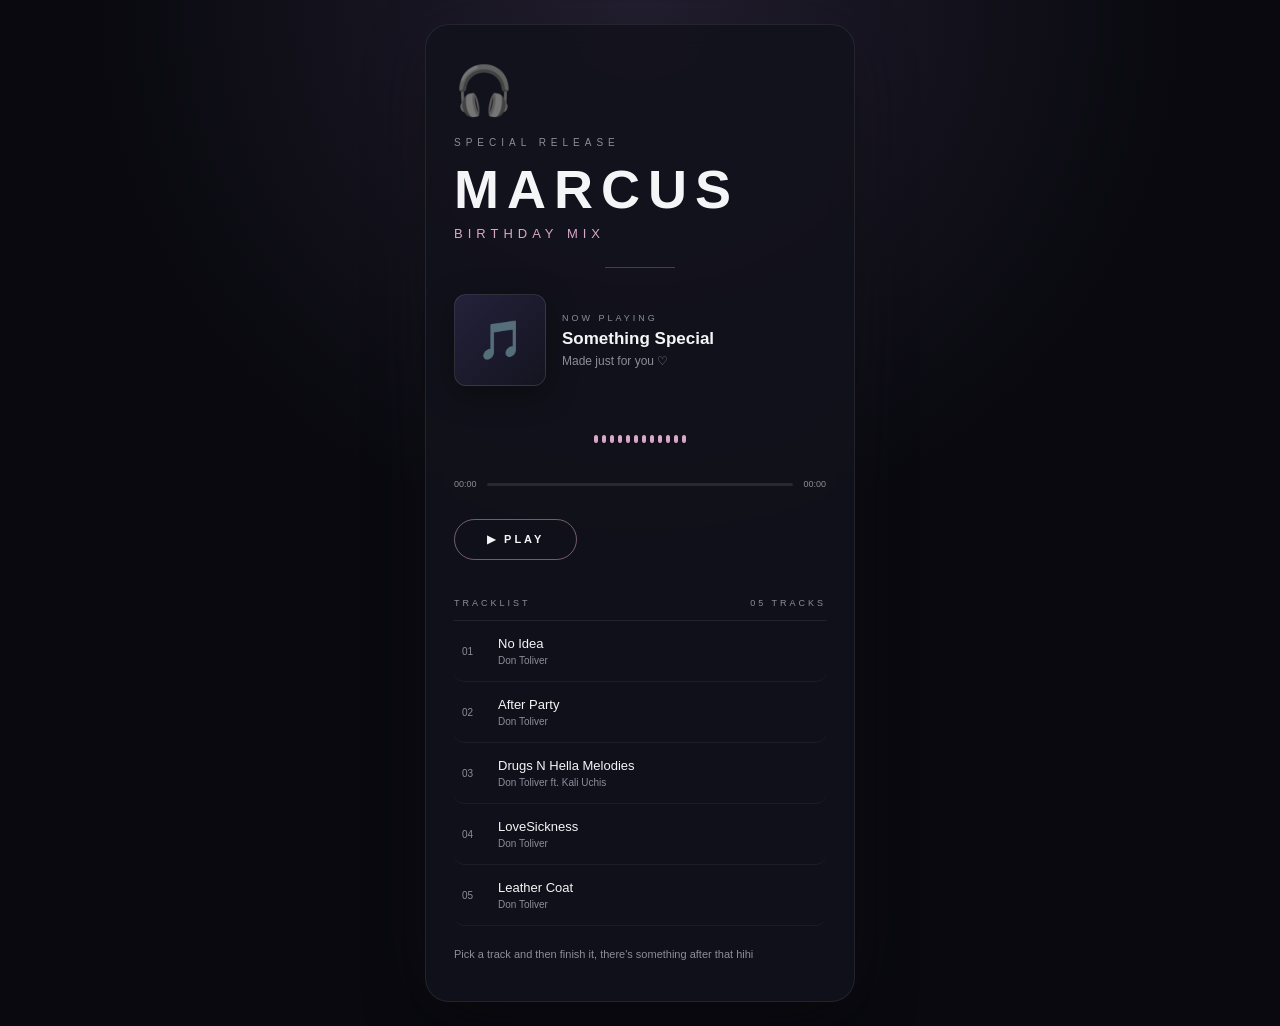
==== index.html @ 0e7ceb12 "Update index.html" ====
<!DOCTYPE html>
<html lang="en">
<head>
  <meta charset="UTF-8">
  <meta name="viewport" content="width=device-width, initial-scale=1.0">

  <title>Marcus   Birthday </title>

  <meta
    name="description"
    content="A little birthday mix made just for Marcus ♡"
  >

  <!-- Link Preview -->
  <meta property="og:title" content="Marcus — Birthday ">
  <meta
    property="og:description"
    content="A little birthday surprise made just for you ♡"
  >
  <meta property="og:type" content="website">

  <link rel="stylesheet" href="style.css">
</head>

<body>

  <main class="player">

    <div class="headphones">🎧</div>

    <p class="small-label">SPECIAL RELEASE</p>

    <h1>MARCUS</h1>

    <p class="subtitle">BIRTHDAY MIX</p>

    <div class="divider"></div>


    <!-- CURRENT SONG -->
    <div class="album">

      <div class="album-art" id="albumArt">
        🎵
      </div>

      <div class="song-info">

        <p class="now-playing">NOW PLAYING</p>

        <h2 id="songTitle">
          Something Special
        </h2>

        <p id="artistName">
          Made just for you ♡
        </p>

      </div>

    </div>


    <!-- EQUALIZER -->
    <div class="equalizer" id="equalizer">

      <span></span>
      <span></span>
      <span></span>
      <span></span>
      <span></span>
      <span></span>
      <span></span>
      <span></span>
      <span></span>
      <span></span>
      <span></span>
      <span></span>

    </div>


    <!-- PROGRESS -->
    <div class="track-info">

<span id="currentTime">00:00</span>

<div class="progress">
  <div
    class="progress-bar"
    id="progressBar"
  ></div>
</div>

<span id="duration">00:00</span>

    </div>


    <!-- PLAY BUTTON -->
<button id="startButton">
  ▶ PLAY
</button>

    <audio id="audioPlayer"></audio>
    
<div id="wishArea" class="wish-area hidden">

  <div class="mic-icon">🎤</div>

  <h3>MAKE A WISH</h3>

  <p id="wishText">
    Take a breath, close your eyes,<br>
    make your wish...
  </p>

  <button id="micButton">
    🎤 START MICROPHONE
  </button>

  <div id="micStatus" class="mic-status">
    Microphone is waiting...
  </div>

</div>


<!-- TRACKLIST -->

<section class="tracklist">

  <div class="tracklist-header">
    <span>TRACKLIST</span>
    <span>05 TRACKS</span>
  </div>


  <div
    class="track"
    data-title="No Idea"
    data-artist="Don Toliver"
    data-number="01"
    data-audio="no-idea.mp3"
  >

    <span class="track-number">01</span>

    <div class="track-details">
      <strong>No Idea</strong>
      <small>Don Toliver</small>
    </div>

    <span class="track-play">▶</span>

  </div>


  <div
    class="track"
    data-title="After Party"
    data-artist="Don Toliver"
    data-number="02"
    data-audio="after-party.mp3"
  >

    <span class="track-number">02</span>

    <div class="track-details">
      <strong>After Party</strong>
      <small>Don Toliver</small>
    </div>

    <span class="track-play">▶</span>

  </div>


  <div
    class="track"
    data-title="Drugs N Hella Melodies"
    data-artist="Don Toliver ft. Kali Uchis"
    data-number="03"
    data-audio="drugs-n-hella-melodies.mp3"
  >

    <span class="track-number">03</span>

    <div class="track-details">
      <strong>Drugs N Hella Melodies</strong>
      <small>Don Toliver ft. Kali Uchis</small>
    </div>

    <span class="track-play">▶</span>

  </div>


  <div
    class="track"
    data-title="LoveSickness"
    data-artist="Don Toliver"
    data-number="04"
    data-audio="lovesickness.mp3"
  >

    <span class="track-number">04</span>

    <div class="track-details">
      <strong>LoveSickness</strong>
      <small>Don Toliver</small>
    </div>

    <span class="track-play">▶</span>

  </div>


  <div
    class="track"
    data-title="Leather Coat"
    data-artist="Don Toliver"
    data-number="05"
    data-audio="leather-coat.mp3"
  >

    <span class="track-number">05</span>

    <div class="track-details">
      <strong>Leather Coat</strong>
      <small>Don Toliver</small>
    </div>

    <span class="track-play">▶</span>

  </div>

</section>

    <p class="hint">
      Pick a track and then finish it, there's something after that hihi
    </p>

  </main>


  <script src="script.js"></script>

</body>
</html>
---- style.css ----
* {
  box-sizing: border-box;
  margin: 0;
  padding: 0;
}

:root {
  --background: #09090f;
  --card: #12121c;
  --white: #f5f5f7;
  --gray: #8d8d9a;
  --pink: #d8a7c7;
  --purple: #8f7ab8;
}

body {
  min-height: 100vh;

  background:
    radial-gradient(
      circle at top,
      rgba(143, 122, 184, 0.18),
      transparent 45%
    ),
    var(--background);

  color: var(--white);

  font-family: Arial, sans-serif;

  display: flex;
  align-items: center;
  justify-content: center;

  padding: 24px;

  overflow-x: hidden;
}

.player {
  width: 100%;
  max-width: 430px;

  padding: 38px 28px;

  background: rgba(18, 18, 28, 0.9);

  border: 1px solid rgba(255, 255, 255, 0.08);

  border-radius: 24px;

  box-shadow:
    0 20px 60px rgba(0, 0, 0, 0.45),
    0 0 80px rgba(143, 122, 184, 0.08);

  backdrop-filter: blur(12px);

  animation: appear 1s ease forwards;
}


/* HEADER */

.headphones {
  font-size: 48px;

  margin-bottom: 18px;

  animation: float 2.5s ease-in-out infinite;
}

.small-label {
  font-size: 10px;

  letter-spacing: 5px;

  color: var(--gray);

  margin-bottom: 10px;
}

h1 {
  font-size: clamp(36px, 10vw, 54px);

  letter-spacing: 8px;

  font-weight: 800;
}

.subtitle {
  margin-top: 6px;

  color: var(--pink);

  letter-spacing: 5px;

  font-size: 13px;
}

.divider {
  width: 70px;
  height: 1px;

  background: rgba(255, 255, 255, 0.2);

  margin: 26px auto;
}


/* CURRENT SONG */

.album {
  display: flex;

  align-items: center;

  gap: 16px;

  text-align: left;
}

.album-art {
  width: 92px;
  height: 92px;

  flex-shrink: 0;

  border-radius: 12px;

  display: flex;
  align-items: center;
  justify-content: center;

  font-size: 38px;

  background:
    linear-gradient(
      135deg,
      #24213b,
      #141420
    );

  border: 1px solid rgba(255, 255, 255, 0.1);

  box-shadow:
    0 8px 30px rgba(0, 0, 0, 0.4);

  transition:
    transform 0.4s ease,
    background 0.4s ease;
}

.album-art.active {
  transform: rotate(5deg) scale(1.05);
}

.song-info {
  min-width: 0;
}

.now-playing {
  font-size: 9px;

  letter-spacing: 3px;

  color: var(--gray);

  margin-bottom: 6px;
}

.song-info h2 {
  font-size: 17px;

  margin-bottom: 5px;
}

.song-info p:last-child {
  font-size: 12px;

  color: var(--gray);
}


/* EQUALIZER */

.equalizer {
  height: 45px;

  margin: 30px auto 18px;

  display: flex;

  align-items: center;

  justify-content: center;

  gap: 4px;
}

.equalizer span {
  width: 4px;

  height: 8px;

  border-radius: 5px;

  background: var(--pink);
}

.equalizer.playing span {
  animation:
    equalize 0.7s ease-in-out infinite alternate;
}

.equalizer span:nth-child(2) {
  animation-delay: 0.1s;
}

.equalizer span:nth-child(3) {
  animation-delay: 0.25s;
}

.equalizer span:nth-child(4) {
  animation-delay: 0.15s;
}

.equalizer span:nth-child(5) {
  animation-delay: 0.35s;
}

.equalizer span:nth-child(6) {
  animation-delay: 0.2s;
}

.equalizer span:nth-child(7) {
  animation-delay: 0.4s;
}

.equalizer span:nth-child(8) {
  animation-delay: 0.15s;
}

.equalizer span:nth-child(9) {
  animation-delay: 0.3s;
}

.equalizer span:nth-child(10) {
  animation-delay: 0.45s;
}

.equalizer span:nth-child(11) {
  animation-delay: 0.25s;
}

.equalizer span:nth-child(12) {
  animation-delay: 0.5s;
}


/* PROGRESS */

.track-info {
  display: flex;

  align-items: center;

  gap: 10px;

  color: var(--gray);

  font-size: 9px;
}

.progress {
  height: 3px;

  flex: 1;

  background: rgba(255, 255, 255, 0.1);

  border-radius: 10px;

  overflow: hidden;
}

.progress-bar {
  width: 0%;

  height: 100%;

  background: var(--pink);

  transition: width 0.2s linear;
}


/* BUTTON */

button {
  margin-top: 30px;

  padding: 13px 32px;

  border-radius: 50px;

  border: 1px solid rgba(216, 167, 199, 0.5);

  background: transparent;

  color: var(--white);

  font-size: 11px;

  font-weight: bold;

  letter-spacing: 3px;

  cursor: pointer;

  transition:
    background 0.25s ease,
    transform 0.2s ease,
    box-shadow 0.25s ease;
}

button:hover {
  background: var(--pink);

  color: #15121a;

  transform: translateY(-2px);

  box-shadow:
    0 8px 25px rgba(216, 167, 199, 0.25);
}


/* TRACKLIST */

.tracklist {
  margin-top: 38px;

  text-align: left;
}

.tracklist-header {
  display: flex;

  justify-content: space-between;

  align-items: center;

  padding-bottom: 12px;

  border-bottom:
    1px solid rgba(255, 255, 255, 0.08);

  font-size: 9px;

  letter-spacing: 3px;

  color: var(--gray);
}

.track {
  display: flex;

  align-items: center;

  gap: 14px;

  padding: 15px 8px;

  border-bottom:
    1px solid rgba(255, 255, 255, 0.05);

  cursor: pointer;

  border-radius: 10px;

  transition:
    background 0.2s ease,
    transform 0.2s ease;
}

.track:hover {
  background: rgba(255, 255, 255, 0.04);

  transform: translateX(4px);
}

.track.active {
  background:
    rgba(216, 167, 199, 0.08);
}

.track.active .track-number,
.track.active .track-play {
  color: var(--pink);
}

.track-number {
  width: 22px;

  font-size: 10px;

  color: var(--gray);
}

.track-details {
  flex: 1;

  min-width: 0;

  display: flex;

  flex-direction: column;

  gap: 4px;
}

.track-details strong {
  font-size: 13px;

  font-weight: 500;

  white-space: nowrap;

  overflow: hidden;

  text-overflow: ellipsis;
}

.track-details small {
  font-size: 10px;

  color: var(--gray);

  white-space: nowrap;

  overflow: hidden;

  text-overflow: ellipsis;
}

.track-play {
  font-size: 10px;

  color: var(--gray);

  opacity: 0;

  transition: opacity 0.2s ease;
}

.track:hover .track-play,
.track.active .track-play {
  opacity: 1;
}


/* HINT */

.hint {
  margin-top: 20px;

  color: var(--gray);

  font-size: 11px;

  line-height: 1.5;
}


/* ANIMATIONS */

@keyframes equalize {

  from {
    height: 5px;
  }

  to {
    height: 38px;
  }

}

@keyframes float {

  0%, 100% {
    transform: translateY(0);
  }

  50% {
    transform: translateY(-7px);
  }

}

@keyframes appear {

  from {
    opacity: 0;

    transform: translateY(20px);
  }

  to {
    opacity: 1;

    transform: translateY(0);
  }

}


/* MOBILE */

@media (max-width: 420px) {

  .player {
    padding: 32px 20px;
  }

  .album-art {
    width: 78px;
    height: 78px;
  }

  .song-info h2 {
    font-size: 15px;
  }


  /* MOBILE ENVELOPE */

  .envelope.open .letter-paper {
    transform:
      translateY(-105px)
      scale(1.25);
  }

  .letter-content {
    font-size: 9px;

    padding: 16px;
  }

  .letter-content h4 {
    font-size: 12px;
  }

}

/* ------------------------------
   WISH / MICROPHONE
------------------------------ */

.hidden {
  display: none;
}

.wish-area {
  margin-top: 30px;

  padding: 25px 18px;

  border-radius: 18px;

  background:
    rgba(216, 167, 199, 0.05);

  border:
    1px solid rgba(216, 167, 199, 0.15);

  animation: wishAppear 0.8s ease forwards;
}

.mic-icon {
  font-size: 42px;

  margin-bottom: 12px;

  animation: micFloat 1.8s ease-in-out infinite;
}

.wish-area h3 {
  font-size: 14px;

  letter-spacing: 4px;

  margin-bottom: 10px;

  color: var(--pink);
}

#wishText {
  color: var(--gray);

  font-size: 12px;

  line-height: 1.7;

  margin-bottom: 20px;
}

#micButton {
  margin-top: 0;

  font-size: 10px;
}

.mic-status {
  margin-top: 15px;

  font-size: 10px;

  color: var(--gray);

  min-height: 15px;
}

.mic-status.listening {
  color: var(--pink);

  animation: pulseText 1s ease-in-out infinite;
}

.mic-status.success {
  color: var(--pink);

  font-weight: bold;
}

@keyframes wishAppear {

  from {
    opacity: 0;

    transform: translateY(15px);
  }

  to {
    opacity: 1;

    transform: translateY(0);
  }

}

@keyframes micFloat {

  0%, 100% {
    transform: translateY(0);
  }

  50% {
    transform: translateY(-6px);
  }

}

@keyframes pulseText {

  0%, 100% {
    opacity: 0.5;
  }

  50% {
    opacity: 1;
  }

}
/* ------------------------------
   ENVELOPE SURPRISE
------------------------------ */

.envelope-section {
  margin-top: 35px;

  padding: 30px 15px 20px;

  text-align: center;

  animation: envelopeSectionAppear 1s ease forwards;
}

.envelope-message {
  margin-bottom: 28px;
}

.tiny-label {
  font-size: 9px;

  letter-spacing: 4px;

  color: var(--gray);

  margin-bottom: 10px;
}

.envelope-message h3 {
  font-size: 18px;

  letter-spacing: 2px;

  margin-bottom: 10px;

  color: var(--pink);
}

.envelope-message > p:last-child {
  color: var(--gray);

  font-size: 12px;

  line-height: 1.6;
}


/* ENVELOPE */

.envelope {
  position: relative;

  width: 230px;
  height: 155px;

  margin: 0 auto;

  cursor: pointer;

  perspective: 800px;

  filter:
    drop-shadow(
      0 15px 25px rgba(0, 0, 0, 0.4)
    );

  animation: envelopeFloat 3s ease-in-out infinite;
}


/* BACK */

.envelope-back {
  position: absolute;

  inset: 0;

  background: #201d2d;

  border:
    1px solid rgba(216, 167, 199, 0.3);

  border-radius: 6px;
}


/* LETTER */

.letter-paper {
  position: absolute;

  left: 12px;
  right: 12px;

  bottom: 10px;

  height: 135px;

  background: #f4edf2;

  color: #24202a;

  border-radius: 4px;

  z-index: 1;

  transition:
    transform 0.8s ease;

  overflow: hidden;
}

.letter-content {
  padding: 18px 18px 20px;

  text-align: left;

  height: 100%;

  overflow-y: auto;

  font-family: Georgia, serif;

  font-size: 10px;

  line-height: 1.5;
}

.letter-to {
  font-size: 11px;

  margin-bottom: 10px;

  font-weight: bold;
}

.letter-content h4 {
  font-size: 13px;

  margin-bottom: 10px;
}

.letter-content p {
  margin-bottom: 9px;
}

.letter-signature {
  text-align: right;

  margin-top: 14px;

  font-style: italic;
}


/* FRONT */

.envelope-front {
  position: absolute;

  left: 0;
  right: 0;
  bottom: 0;

  height: 90px;

  background:
    linear-gradient(
      145deg,
      #282235,
      #181621
    );

  clip-path:
    polygon(
      0 0,
      50% 55%,
      100% 0,
      100% 100%,
      0 100%
    );

  border-radius: 0 0 6px 6px;

  z-index: 3;
}


/* FLAP */

.envelope-flap {
  position: absolute;

  top: 0;
  left: 0;

  width: 100%;
  height: 90px;

  background:
    linear-gradient(
      145deg,
      #30283e,
      #1c1927
    );

  clip-path:
    polygon(
      0 0,
      100% 0,
      50% 65%
    );

  transform-origin: top center;

  transition:
    transform 0.8s ease;

  z-index: 4;
}


/* HEART SEAL */

.heart-seal {
  position: absolute;

  left: 50%;
  top: 52%;

  transform:
    translate(-50%, -50%);

  width: 34px;
  height: 34px;

  display: flex;

  align-items: center;
  justify-content: center;

  border-radius: 50%;

  background: var(--pink);

  color: #201a24;

  font-size: 14px;

  z-index: 5;

  box-shadow:
    0 5px 15px rgba(0, 0, 0, 0.3);

  transition:
    opacity 0.3s ease,
    transform 0.3s ease;
}


/* OPEN STATE */

.envelope.open {
  animation: none;
}

.envelope.open .envelope-flap {
  transform: rotateX(180deg);

  z-index: 0;
}

.envelope.open .heart-seal {
  opacity: 0;

  transform:
    translate(-50%, -50%)
    scale(0.5);
}

.envelope.open .letter-paper {
  transform:
    translateY(-110px)
    scale(1.35);

  z-index: 6;
}
.envelope-section {
  position: relative;
}

.envelope.open {
  margin-bottom: 150px;
}


/* BUTTON */

.open-envelope-button {
  margin-top: 35px;

  opacity: 0;

  animation:
    buttonAppear 1s ease 0.8s forwards;
}


/* ANIMATIONS */

@keyframes envelopeSectionAppear {

  from {
    opacity: 0;

    transform:
      translateY(30px)
      scale(0.96);
  }

  to {
    opacity: 1;

    transform:
      translateY(0)
      scale(1);
  }

}

@keyframes envelopeFloat {

  0%, 100% {
    transform:
      translateY(0);
  }

  50% {
    transform:
      translateY(-8px);
  }

}

@keyframes buttonAppear {

  from {
    opacity: 0;

    transform:
      translateY(10px);
  }

  to {
    opacity: 1;

    transform:
      translateY(0);
  }

}
/* ------------------------------
   AFTER PARTY MODE
------------------------------ */

.after-party-section {
  margin-top: 40px;

  padding: 30px 20px;

  text-align: center;

  border-radius: 20px;

  background:
    radial-gradient(
      circle at center,
      rgba(216, 167, 199, 0.12),
      rgba(18, 18, 28, 0.4)
    );

  border:
    1px solid rgba(216, 167, 199, 0.15);

  animation:
    afterPartyAppear 1s ease forwards;
}

.after-party-label {
  font-size: 9px;

  letter-spacing: 4px;

  color: var(--gray);

  margin-bottom: 10px;
}

.after-party-section h3 {
  font-size: 22px;

  letter-spacing: 3px;

  color: var(--pink);

  margin-bottom: 8px;
}

.after-party-subtitle {
  color: var(--gray);

  font-size: 12px;

  margin-bottom: 22px;
}

.after-party-button {
  margin-top: 0;

  border-color:
    rgba(216, 167, 199, 0.6);
}

.capybara-container {
  display: none;

  margin-top: 25px;
}

.capybara-container.show {
  display: block;

  animation:
    capybaraAppear 0.8s ease forwards;
}

.capybara {
  font-size: 90px;

  line-height: 1;

  animation:
    capybaraBounce 0.55s ease-in-out infinite alternate;
}

.capybara-container p {
  margin-top: 12px;

  color: var(--pink);

  font-size: 13px;

  font-weight: bold;

  letter-spacing: 2px;
}


/* AFTER PARTY ANIMATIONS */

@keyframes afterPartyAppear {

  from {
    opacity: 0;

    transform:
      translateY(20px)
      scale(0.96);
  }

  to {
    opacity: 1;

    transform:
      translateY(0)
      scale(1);
  }

}

@keyframes capybaraAppear {

  from {
    opacity: 0;

    transform:
      scale(0.3)
      rotate(-15deg);
  }

  to {
    opacity: 1;

    transform:
      scale(1)
      rotate(0);
  }

}

@keyframes capybaraBounce {

  from {
    transform:
      translateY(0)
      rotate(-4deg);
  }

  to {
    transform:
      translateY(-18px)
      rotate(4deg);
  }

}
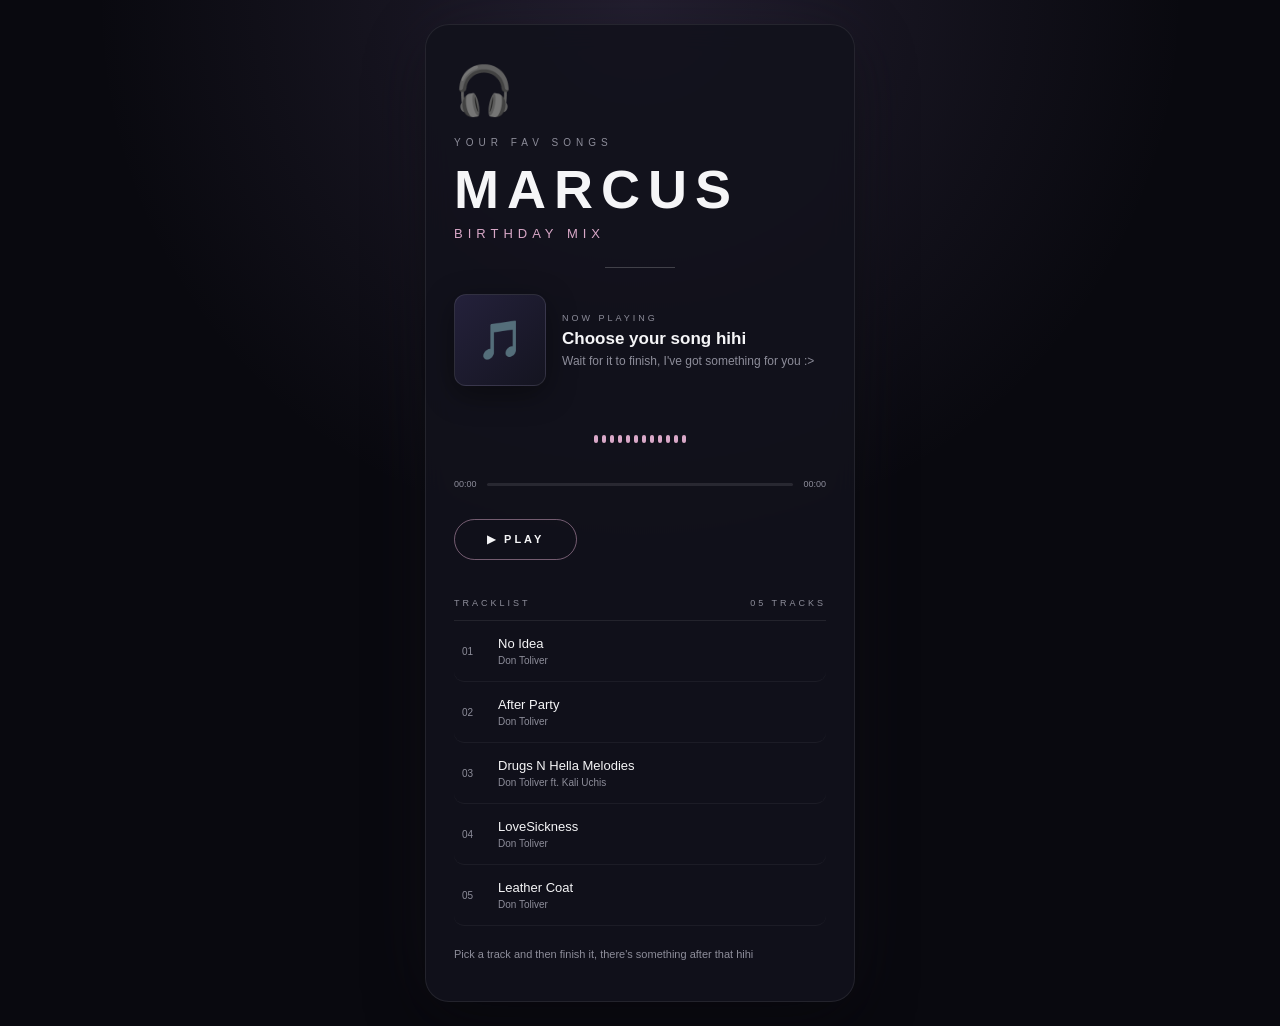
==== commit 759871c0: "Update index.html" ====
--- a/index.html
+++ b/index.html
@@ -28,7 +28,7 @@
 
     <div class="headphones">🎧</div>
 
-    <p class="small-label">SPECIAL RELEASE</p>
+    <p class="small-label">YOUR FAV SONGS</p>
 
     <h1>MARCUS</h1>
 
@@ -49,11 +49,11 @@
         <p class="now-playing">NOW PLAYING</p>
 
         <h2 id="songTitle">
-          Something Special
+          Choose your song hihi
         </h2>
 
         <p id="artistName">
-          Made just for you ♡
+          Wait for it to finish, I've got something for you :>   
         </p>
 
       </div>
@@ -111,8 +111,8 @@
   <h3>MAKE A WISH</h3>
 
   <p id="wishText">
-    Take a breath, close your eyes,<br>
-    make your wish...
+    Say somethin on the mic LOL<br>
+    you'll see my letter after that
   </p>
 
   <button id="micButton">
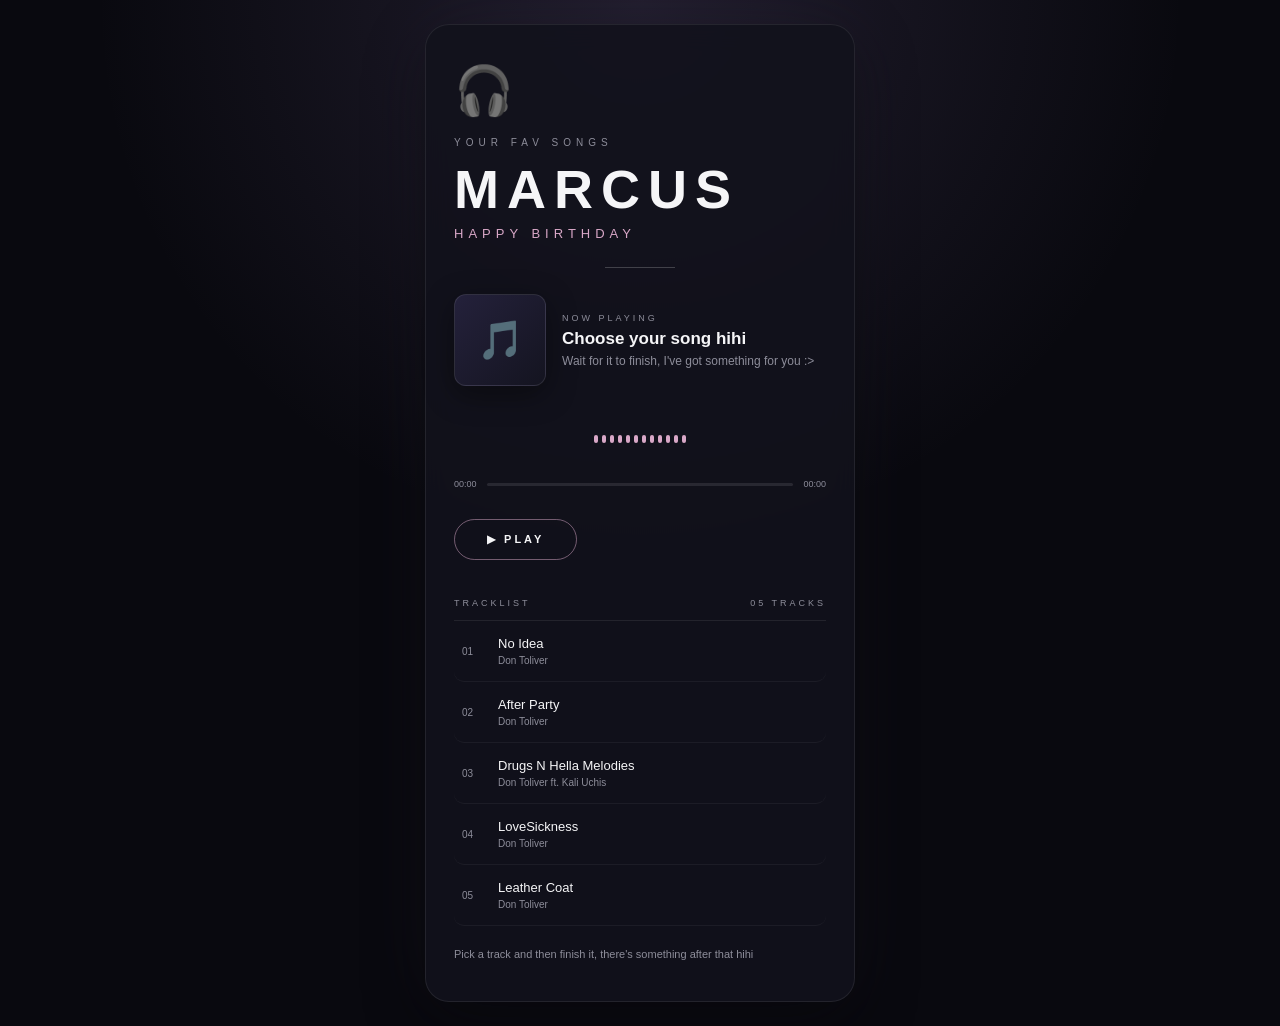
==== commit 437dc510: "Update index.html" ====
--- a/index.html
+++ b/index.html
@@ -10,8 +10,6 @@
     name="description"
     content="A little birthday mix made just for Marcus ♡"
   >
-
-  <!-- Link Preview -->
   <meta property="og:title" content="Marcus — Birthday ">
   <meta
     property="og:description"
@@ -32,12 +30,10 @@
 
     <h1>MARCUS</h1>
 
-    <p class="subtitle">BIRTHDAY MIX</p>
+    <p class="subtitle">HAPPY BIRTHDAY</p>
 
     <div class="divider"></div>
 
-
-    <!-- CURRENT SONG -->
     <div class="album">
 
       <div class="album-art" id="albumArt">
@@ -60,8 +56,6 @@
 
     </div>
 
-
-    <!-- EQUALIZER -->
     <div class="equalizer" id="equalizer">
 
       <span></span>
@@ -79,8 +73,6 @@
 
     </div>
 
-
-    <!-- PROGRESS -->
     <div class="track-info">
 
 <span id="currentTime">00:00</span>
@@ -96,8 +88,6 @@
 
     </div>
 
-
-    <!-- PLAY BUTTON -->
 <button id="startButton">
   ▶ PLAY
 </button>
@@ -126,8 +116,6 @@
 </div>
 
 
-<!-- TRACKLIST -->
-
 <section class="tracklist">
 
   <div class="tracklist-header">
